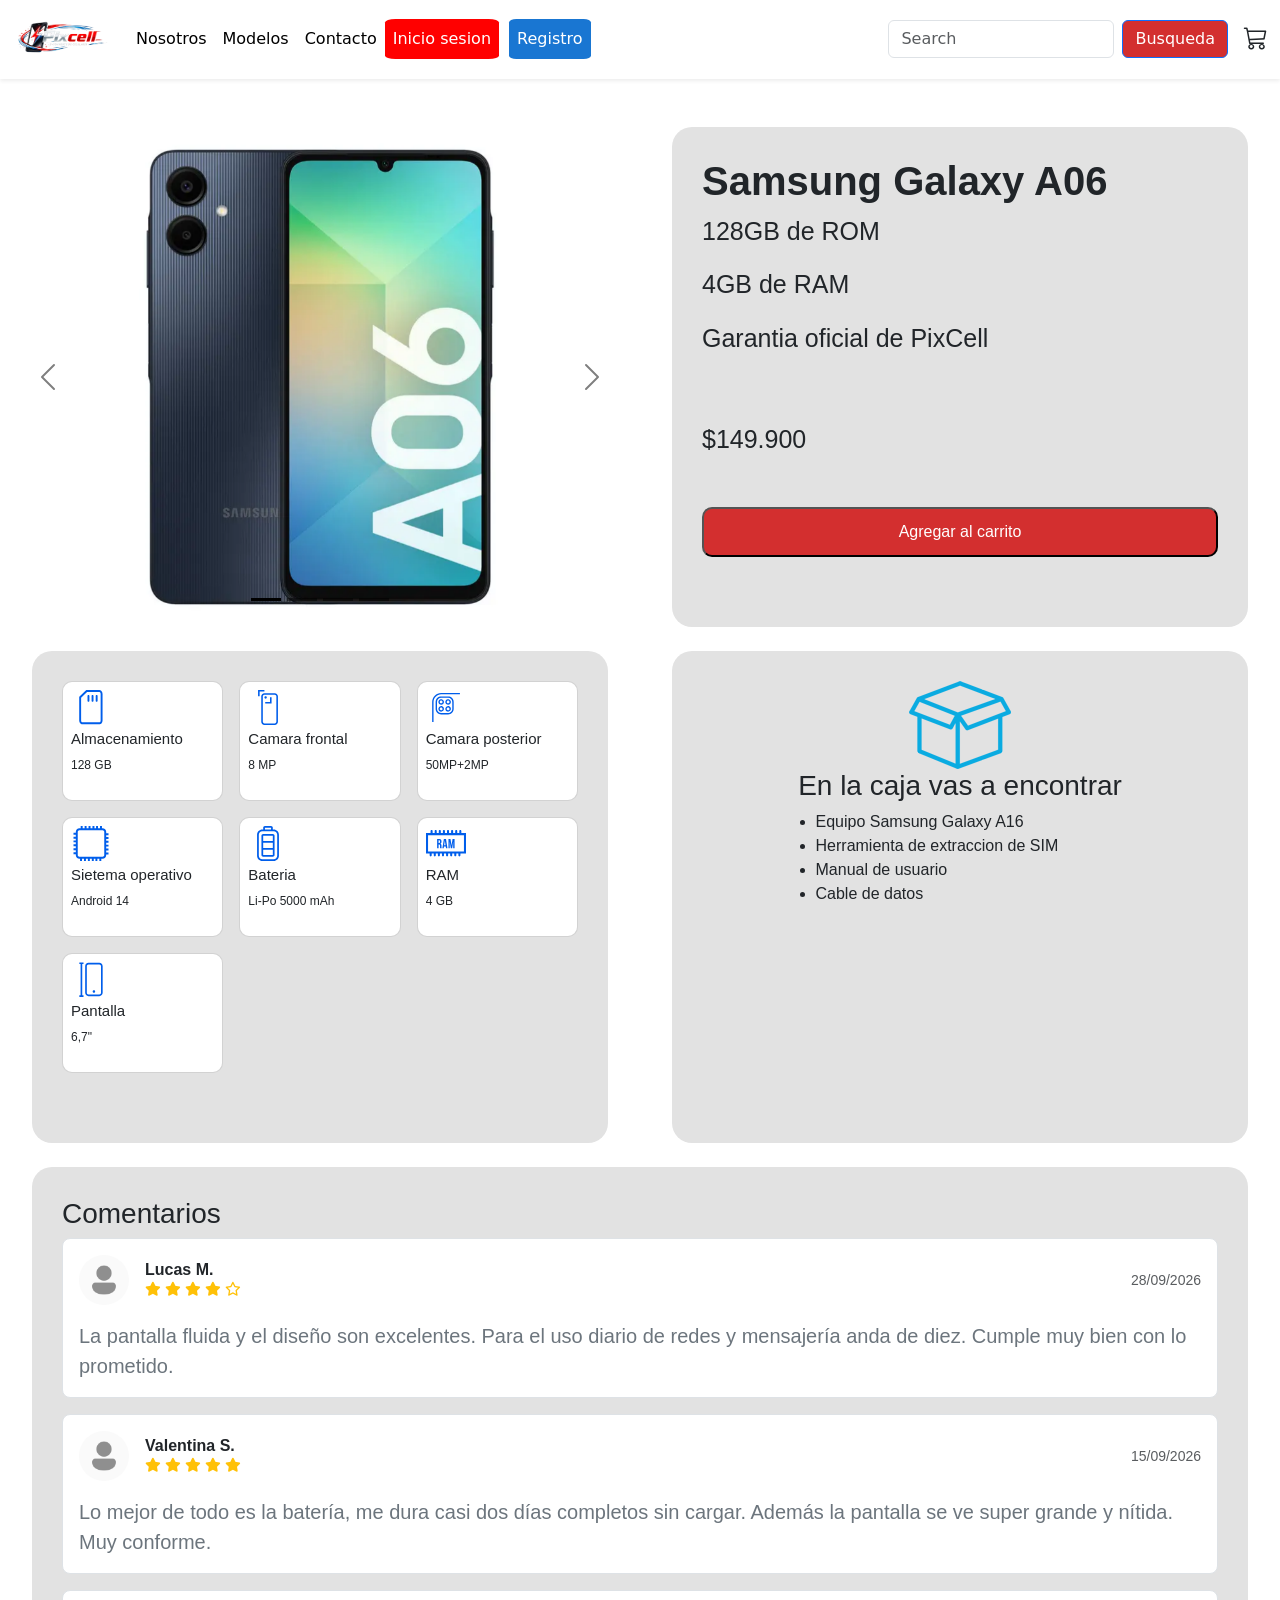
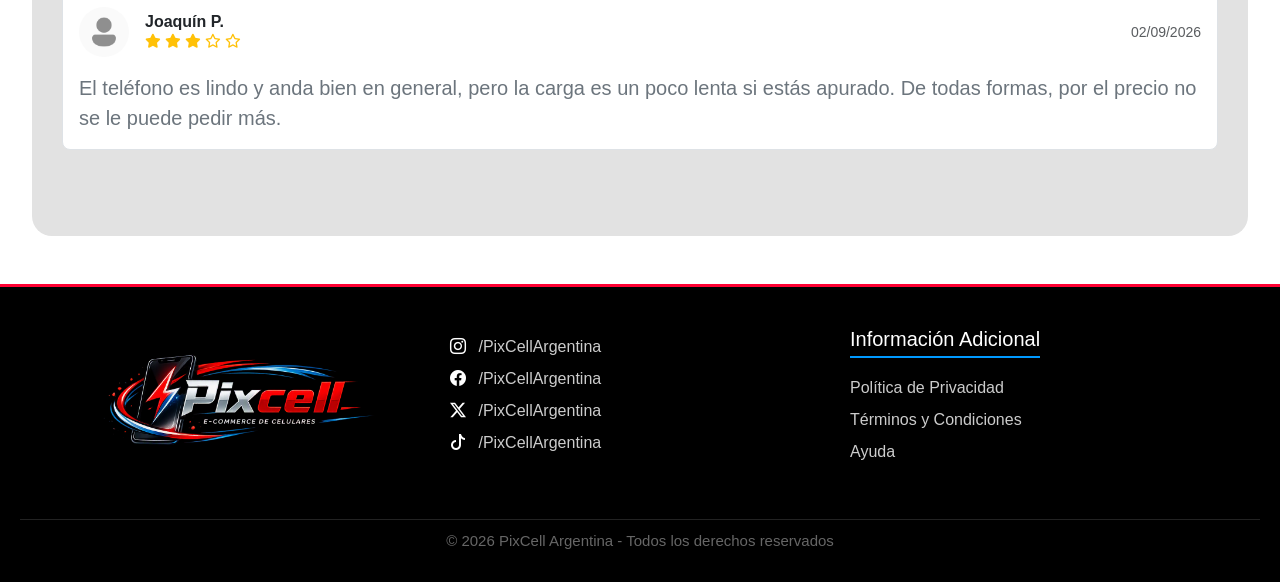
==== A06.html @ dbed9f8d "se agrego pagina de producto para el samsung a06" ====
<!DOCTYPE html>
<html lang="en">

<head>
    <meta charset="UTF-8">
    <meta name="viewport" content="width=device-width, initial-scale=1.0">
    <title>PixCell</title>
    <link rel="icon" href="assets/Copilot_20260907_190557.png">
    <link href="https://cdn.jsdelivr.net/npm/bootstrap@5.3.8/dist/css/bootstrap.min.css" rel="stylesheet"
        integrity="sha384-sRIl4kxILFvY47J16cr9ZwB07vP4J8+LH7qKQnuqkuIAvNWLzeN8tE5YBujZqJLB" crossorigin="anonymous">
    <link rel="stylesheet" href="css/styles.css">
    <link rel="stylesheet" href="https://cdn.jsdelivr.net/npm/bootstrap-icons@1.11.3/font/bootstrap-icons.css">
    <link rel="stylesheet" href="https://cdnjs.cloudflare.com/ajax/libs/font-awesome/6.5.1/css/all.min.css">
</head>

<body>


    <header>
        <nav class="navbar navbar-expand-lg navbar-light bg-white shadow-sm">
            <div class="container-fluid">
                <a class="navbar-brand" href="javascript:void(0)"><img class="logo"
                        src="assets/Copilot_20260907_190557.png" width="100px" alt=""></a>
                <button class="navbar-toggler" type="button" data-bs-toggle="collapse" data-bs-target="#mynavbar">
                    <span class="navbar-toggler-icon"></span>
                </button>
                <div class="collapse navbar-collapse" id="mynavbar">
                    <ul class="navbar-nav me-auto">
                        <li class="nav-item">
                            <a class="nav-link" href="nosotros.html" target="_blank" style="color: black ;">Nosotros</a>
                        </li>
                        <li class="nav-item">
                            <a class="nav-link" href="#productos" style="color: black;">Modelos</a>
                        </li>
                        <li class="nav-item">
                            <a class="nav-link" href="#footer-redes" style="color: black;">Contacto</a>
                        </li>
                        <li class="nav-item">
                            <a class="nav-link inicio-sesion" href="sesion.html" style="color: white;"
                                target="_blank">Inicio
                                sesion</a>
                        </li>
                        <li class="nav-item">
                            <a class="nav-link registro-manuell" href="registro.html" style="color: white;"
                                target="_blank">Registro</a>
                        </li>
                    </ul>
                    <div class="d-flex align-items-center"> <!--se agrego esto para el carrito lo envuelve-->
                        <form class="d-flex">
                            <input class="form-control me-2" type="text" placeholder="Search">
                            <a href="error.html" class="btn btn-primary" type="button">Busqueda</a>
                        </form>
                        <!--carrito-->
                        <a href="carrito.html" class="ms-3 text-dark fs-4"> <i class="bi bi-cart3"></i></a>
                    </div>
                </div>
            </div>
        </nav>
    </header>
    <main>
        <section class="productos pt-5 pb-5">
            <div class="container-fluid">
                <div class="row">
                    <div class="col-12 col-md-12 col-lg-12">
                        <div class="row g-4">
                            <div class="col-lg-6 col-md-12 col-12">
                                <div class="row d-flex justify-content-center">
                                    <div class="col-lg-12">
                                        <div class="row">
                                            <div id="carouselExampleIndicators" class="carousel slide carousel-dark">
                                                <div class="carousel-indicators">
                                                    <button type="button" data-bs-target="#carouselExampleIndicators"
                                                        data-bs-slide-to="0" class="active" aria-current="true"
                                                        aria-label="Slide 1"></button>
                                                    <button type="button" data-bs-target="#carouselExampleIndicators"
                                                        data-bs-slide-to="1" aria-label="Slide 2"></button>
                                                    <button type="button" data-bs-target="#carouselExampleIndicators"
                                                        data-bs-slide-to="2" aria-label="Slide 3"></button>
                                                    <button type="button" data-bs-target="#carouselExampleIndicators"
                                                        data-bs-slide-to="3" aria-label="Slide 4"></button>
                                                </div>
                                                <div class="carousel-inner">
                                                    <div class="carousel-item carousel-celular active">
                                                        <img src="assets/D_NQ_NP_2X_994299-MLA79994471007_102024-F.webp"
                                                            class=" d-block img-celular" alt="...">
                                                    </div>
                                                    <div class="carousel-item carousel-celular">
                                                        <img src="assets/D_NQ_NP_2X_964638-MLA79744026304_102024-F.webp"
                                                            class="d-block img-celular" alt="...">
                                                    </div>
                                                    <div class="carousel-item carousel-celular ">
                                                        <img src="assets/D_NQ_NP_2X_928700-MLA79743851346_102024-F.webp"
                                                            class="d-block img-celular" alt="...">
                                                    </div>
                                                    <div class="carousel-item carousel-celular ">
                                                        <video src="assets/A06video.mp4" class="d-block img-celular"
                                                            controls poster="assets/videoframe_24069.png"></video>
                                                    </div>
                                                </div>
                                                <button class="carousel-control-prev" type="button"
                                                    data-bs-target="#carouselExampleIndicators" data-bs-slide="prev">
                                                    <span class="carousel-control-prev-icon" aria-hidden="true"></span>
                                                    <span class="visually-hidden">Previous</span>
                                                </button>
                                                <button class="carousel-control-next" type="button"
                                                    data-bs-target="#carouselExampleIndicators" data-bs-slide="next">
                                                    <span class="carousel-control-next-icon" aria-hidden="true"></span>
                                                    <span class="visually-hidden">Next</span>
                                                </button>
                                            </div>
                                        </div>
                                    </div>
                                </div>
                            </div>
                            <div
                                class="col-lg-6 col-md-12 col-12 d-flex justify-content-center align-items-center presentacion-celular">
                                <div class="nube">
                                    <h2>Samsung Galaxy A06</h2>
                                    <p>128GB de ROM</p>
                                    <p>4GB de RAM</p>
                                    <p>Garantia oficial de PixCell</p>
                                    <span class="d-block pt-5 pb-5">$149.900</span>
                                    <button>Agregar al carrito</button>

                                </div>
                            </div>
                            <div
                                class="col-lg-6 col-md-12 col-12 d-flex justify-content-center align-items-center presentacion-celular">
                                <div class="nube">
                                    <div class="row">
                                        <div class="col-lg-12 col-md-12 col-12">
                                            <div class="row g-3">
                                                <article class="col-lg-4 col-md-4 col-6">
                                                    <div class="card card-detalle-producto p-2">
                                                        <img src="assets/icon-storage.svg" class="card-img-top"
                                                            alt="...">
                                                        <div class="card-body-detalles">
                                                            <h5 class="card-title">Almacenamiento</h5>
                                                            <p class="card-text">128 GB</p>

                                                        </div>
                                                    </div>
                                                </article>
                                                <article class="col-lg-4 col-md-4 col-6 d-flex justify-content-center">
                                                    <div class="card card-detalle-producto p-2">
                                                        <img src="assets/icon-front-camera.svg" class="card-img-top"
                                                            alt="...">
                                                        <div class="card-body-detalles">
                                                            <h5 class="card-title">Camara frontal</h5>
                                                            <p class="card-text">8 MP</p>

                                                        </div>
                                                    </div>
                                                </article>
                                                <article class="col-lg-4 col-md-4 col-6 d-flex justify-content-center">
                                                    <div class="card card-detalle-producto p-2">
                                                        <img src="assets/icon-back-camera.svg" class="card-img-top"
                                                            alt="...">
                                                        <div class="card-body-detalles">
                                                            <h5 class="card-title">Camara posterior</h5>
                                                            <p class="card-text">50MP+2MP</p>

                                                        </div>
                                                    </div>
                                                </article>
                                                <article class="col-lg-4 col-md-4 col-6 d-flex justify-content-center">
                                                    <div class="card card-detalle-producto p-2">
                                                        <img src="assets/icon-os.svg" class="card-img-top" alt="...">
                                                        <div class="card-body-detalles">
                                                            <h5 class="card-title">Sietema operativo</h5>
                                                            <p class="card-text">Android 14</p>

                                                        </div>
                                                    </div>
                                                </article>
                                                <article class="col-lg-4 col-md-4 col-6 d-flex justify-content-center">
                                                    <div class="card card-detalle-producto p-2">
                                                        <img src="assets/icon-battery.svg" class="card-img-top"
                                                            alt="...">
                                                        <div class="card-body-detalles">
                                                            <h5 class="card-title">Bateria</h5>
                                                            <p class="card-text">Li-Po 5000 mAh</p>

                                                        </div>
                                                    </div>
                                                </article>
                                                <article
                                                    class="col-lg-4 col-md-4 col-6 d-lg-flex justify-content-center">
                                                    <div class="card card-detalle-producto p-2">
                                                        <img src="assets/icon-ram.svg" class="card-img-top" alt="...">
                                                        <div class="card-body-detalles">
                                                            <h5 class="card-title">RAM</h5>
                                                            <p class="card-text">4 GB</p>

                                                        </div>
                                                    </div>
                                                </article>
                                                <article
                                                    class="col-lg-4 col-md-4 col-6 d-lg-flex justify-content-center">
                                                    <div class="card card-detalle-producto p-2">
                                                        <img src="assets/icon-screen.svg" class="card-img-top"
                                                            alt="...">
                                                        <div class="card-body-detalles">
                                                            <h5 class="card-title">Pantalla</h5>
                                                            <p class="card-text">6,7"</p>

                                                        </div>
                                                    </div>
                                                </article>
                                            </div>
                                        </div>
                                    </div>

                                </div>
                            </div>
                            <div class="col-lg-6 d-flex justify-content-center align-items-center presentacion-celular">
                                <div class="nube">
                                    <div class="contenido-de-caja">
                                        <img src="assets/caja.png" alt="">
                                        <h3>En la caja vas a encontrar</h3>
                                        <ul>
                                            <li>Equipo Samsung Galaxy A16</li>
                                            <li>Herramienta de extraccion de SIM</li>
                                            <li>Manual de usuario</li>
                                            <li>Cable de datos</li>
                                        </ul>
                                    </div>
                                </div>
                            </div>
                            <div
                                class="col-lg-12 d-flex justify-content-center align-items-center presentacion-celular">
                                <div class="nube">
                                    <div class="comentarios">
                                        <h3>Comentarios</h3>
                                        <div>
                                            <!-- Comentario 1: 4 Estrellas (Buena relación precio/calidad) -->
                                            <div class="col-12 mb-3">
                                                <div class="card h-100 border light-bg shadow-none rounded-3">
                                                    <div class="card-body texto-comentario">
                                                        <div
                                                            class="d-flex align-items-center mb-3 comentario-personalizado">
                                                            <img src="assets/icon-7797704_1280.png"
                                                                class="rounded-circle avatar me-3" alt="Lucas M.">
                                                            <div class="flex-grow-1">
                                                                <h6 class="mb-0 fw-bold">Lucas M.</h6>
                                                                <div class="estrellas small text-warning">
                                                                    <i class="fa-solid fa-star"></i>
                                                                    <i class="fa-solid fa-star"></i>
                                                                    <i class="fa-solid fa-star"></i>
                                                                    <i class="fa-solid fa-star"></i>
                                                                    <i class="fa-regular fa-star"></i>
                                                                </div>
                                                            </div>
                                                            <small class="text-muted">28/09/2026</small>
                                                        </div>
                                                        <p class="card-text text-secondary mb-0">
                                                            La pantalla fluida y el diseño son excelentes. Para el uso
                                                            diario de redes y mensajería anda de diez. Cumple muy bien
                                                            con lo prometido.
                                                        </p>
                                                    </div>
                                                </div>
                                            </div>

                                            <!-- Comentario 2: 5 Estrellas (Énfasis en Batería) -->
                                            <div class="col-12 mb-3">
                                                <div class="card h-100 border light-bg shadow-none rounded-3">
                                                    <div class="card-body texto-comentario">
                                                        <div
                                                            class="d-flex align-items-center mb-3 comentario-personalizado">
                                                            <img src="assets/icon-7797704_1280.png"
                                                                class="rounded-circle avatar me-3" alt="Valentina S.">
                                                            <div class="flex-grow-1">
                                                                <h6 class="mb-0 fw-bold">Valentina S.</h6>
                                                                <div class="estrellas small text-warning">
                                                                    <i class="fa-solid fa-star"></i>
                                                                    <i class="fa-solid fa-star"></i>
                                                                    <i class="fa-solid fa-star"></i>
                                                                    <i class="fa-solid fa-star"></i>
                                                                    <i class="fa-solid fa-star"></i>
                                                                </div>
                                                            </div>
                                                            <small class="text-muted">15/09/2026</small>
                                                        </div>
                                                        <p class="card-text text-secondary mb-0">
                                                            Lo mejor de todo es la batería, me dura casi dos días
                                                            completos sin cargar. Además la pantalla se ve super grande
                                                            y nítida. Muy conforme.
                                                        </p>
                                                    </div>
                                                </div>
                                            </div>

                                            <!-- Comentario 3: 3 Estrellas (Crítica constructiva / Usuario exigente) -->
                                            <div class="col-12 mb-3">
                                                <div class="card h-100 border light-bg shadow-none rounded-3">
                                                    <div class="card-body texto-comentario">
                                                        <div
                                                            class="d-flex align-items-center mb-3 comentario-personalizado">
                                                            <img src="assets/icon-7797704_1280.png"
                                                                class="rounded-circle avatar me-3" alt="Joaquín P.">
                                                            <div class="flex-grow-1">
                                                                <h6 class="mb-0 fw-bold">Joaquín P.</h6>
                                                                <div class="estrellas small text-warning">
                                                                    <i class="fa-solid fa-star"></i>
                                                                    <i class="fa-solid fa-star"></i>
                                                                    <i class="fa-solid fa-star"></i>
                                                                    <i class="fa-regular fa-star"></i>
                                                                    <i class="fa-regular fa-star"></i>
                                                                </div>
                                                            </div>
                                                            <small class="text-muted">02/09/2026</small>
                                                        </div>
                                                        <p class="card-text text-secondary mb-0">
                                                            El teléfono es lindo y anda bien en general, pero la carga
                                                            es un poco lenta si estás apurado. De todas formas, por el
                                                            precio no se le puede pedir más.
                                                        </p>
                                                    </div>
                                                </div>
                                            </div>
                                        </div>

                                    </div>
                                </div>
                            </div>
                        </div>

                    </div>
                </div>
            </div>

        </section>
    </main>
    <footer class="footer-pixcell" id="footer-redes">
        <div class="footer-container">
            <div class="footer-col">
                <img src="assets/Copilot_20260907_190557.png" alt="Pixcell E-commerce de Celulares" class="footer-logo">
            </div>
            <div class="footer-col">
                <ul>
                    <li><a href="https://www.instagram.com" target="_blank"><i class="bi bi-instagram"></i>
                            /PixCellArgentina</a>
                    </li>
                    <li><a href="https://www.facebook.com" target="_blank"><i class="bi bi-facebook"></i>
                            /PixCellArgentina</a>
                    </li>
                    <li><a href="https://x.com" target="_blank"><i class="bi bi-twitter-x"></i> /PixCellArgentina</a>
                    </li>
                    <li><a href="https://www.tiktok.com" target="_blank"><i class="bi bi-tiktok"></i>
                            /PixCellArgentina</a></li>
                </ul>
            </div>
            <div class="footer-col">
                <h5>Información Adicional</h5>
                <ul>
                    <li><a href="#">Política de Privacidad</a></li>
                    <li><a href="error.html">Términos y Condiciones</a></li>
                    <li><a href="#">Ayuda</a></li>
                </ul>
            </div>
        </div>
        <div class="footer-bottom">
            <p>&copy; 2026 PixCell Argentina - Todos los derechos reservados</p>
        </div>
    </footer>
    <script src="https://cdn.jsdelivr.net/npm/bootstrap@5.3.8/dist/js/bootstrap.bundle.min.js"></script>
</body>

</html>
---- css/styles.css ----
@import url(footer.css);
@import url(sesion.css);
@import url(nosotros.css);
@import url(registro.css);
@import url(error.css);
@import url(carousel.css);
@import url(main-destacados.css);
@import url(productos.css);

*{
    box-sizing: border-box;
    padding: 0;
    margin: 0;
}

:root{
    --color-rojo-intenso: #D32F2F;
    --color-azul-electrico: #1976D2;
    --color-blanco: #FFFFFF;
    --color-plateado: #B0BEC5;
    --color-gris-oscuro: #212121;
}
.inicio-sesion{
    margin-right: 10px;
    border-radius: 9%;
}

.registro-manuell{
    border-radius: 9%;
}
.nav-item{
    transition: all 0.3s ease;
}
.nav-item:hover{
    transform: scale(1.05);
    box-shadow: 0 10px 20px rgba(0, 0, 0, 0, 2);
}
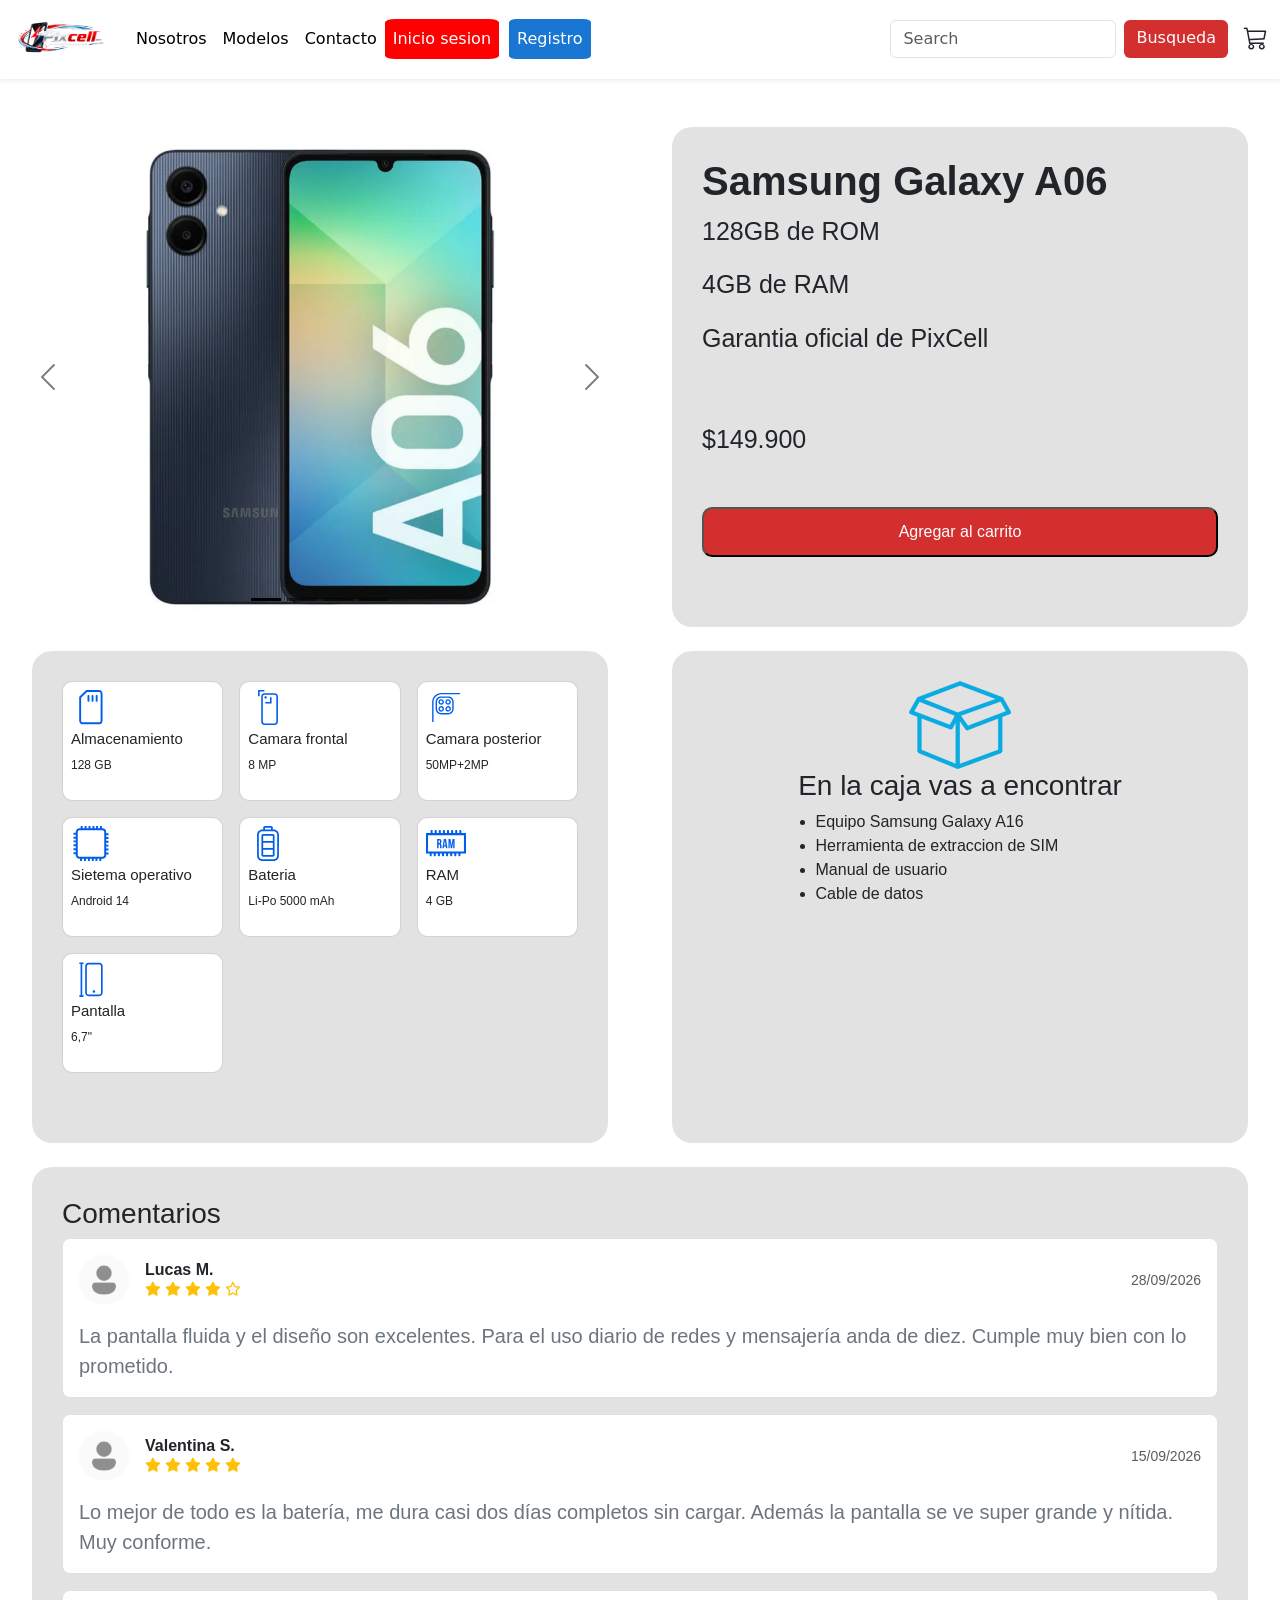
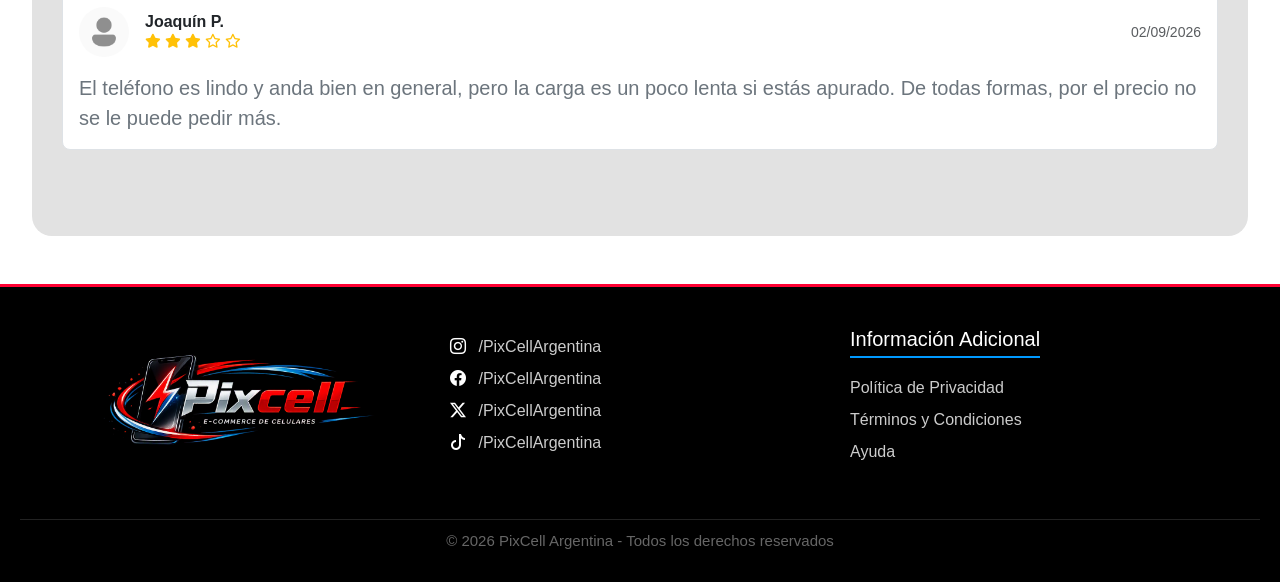
==== commit 1cfe2d38: "feat:se corrigio los enlaces de los botones de el header y la seccion productos destacados para que " ====
--- a/A06.html
+++ b/A06.html
@@ -19,7 +19,7 @@
     <header>
         <nav class="navbar navbar-expand-lg navbar-light bg-white shadow-sm">
             <div class="container-fluid">
-                <a class="navbar-brand" href="javascript:void(0)"><img class="logo"
+                <a class="navbar-brand" href="index.html"><img class="logo"
                         src="assets/Copilot_20260907_190557.png" width="100px" alt=""></a>
                 <button class="navbar-toggler" type="button" data-bs-toggle="collapse" data-bs-target="#mynavbar">
                     <span class="navbar-toggler-icon"></span>
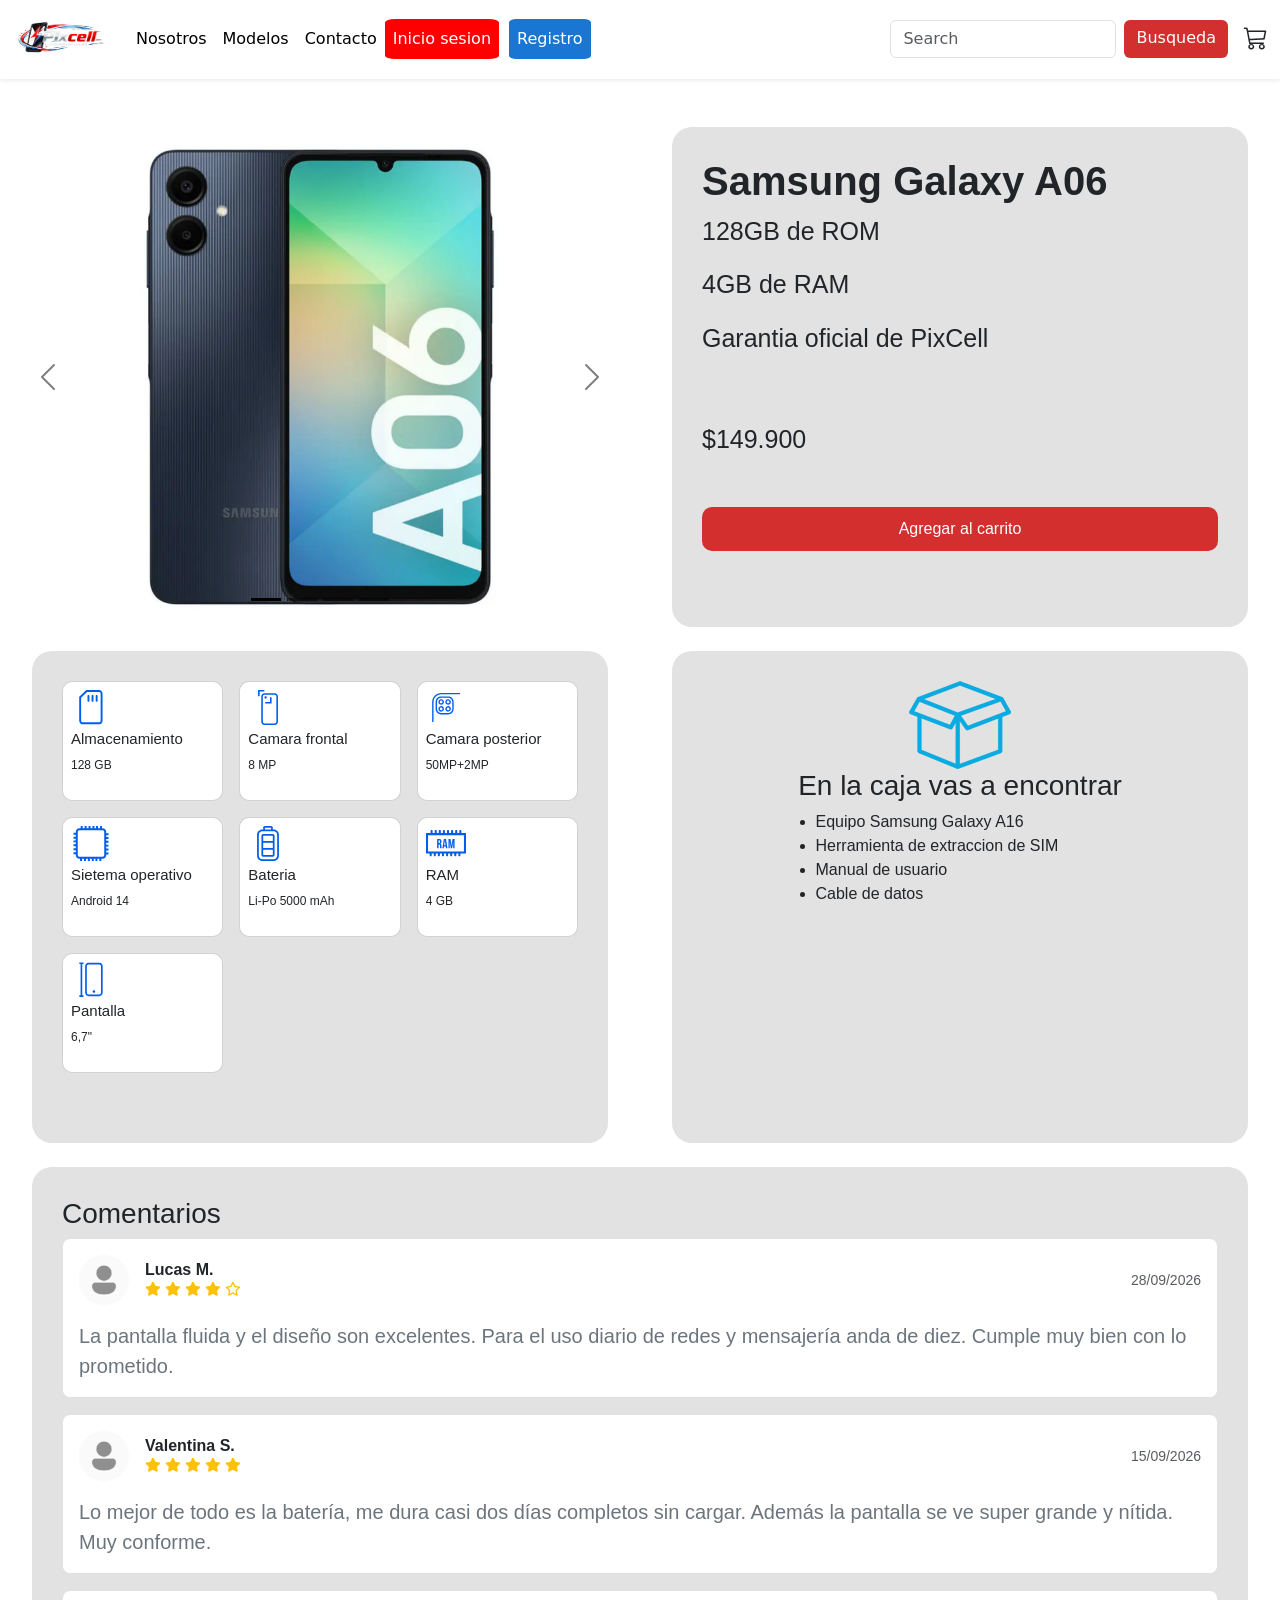
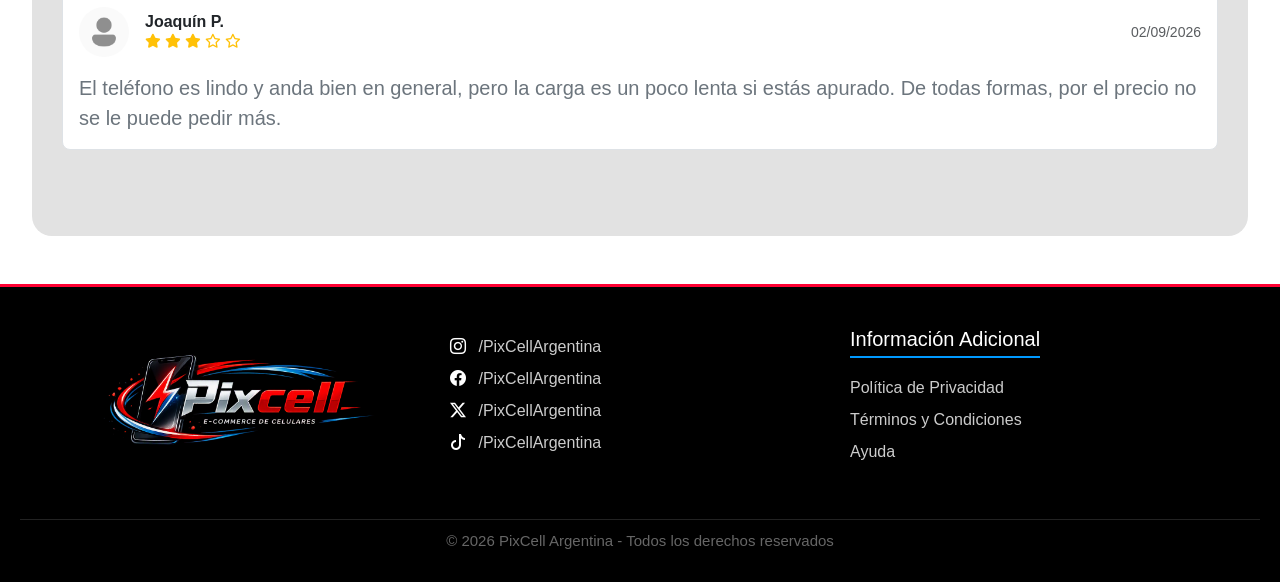
==== commit ca5438c6: "fix:se le dio funcionalidad al boton para comprar producto" ====
--- a/A06.html
+++ b/A06.html
@@ -120,7 +120,7 @@
                                     <p>4GB de RAM</p>
                                     <p>Garantia oficial de PixCell</p>
                                     <span class="d-block pt-5 pb-5">$149.900</span>
-                                    <button>Agregar al carrito</button>
+                                    <a class="btn-compra" href="carrito.html">Agregar al carrito</a>
 
                                 </div>
                             </div>
--- a/css/styles.css
+++ b/css/styles.css
@@ -1,3 +1,4 @@
+@import url(header.css);
 @import url(footer.css);
 @import url(sesion.css);
 @import url(nosotros.css);
@@ -20,19 +21,3 @@
     --color-plateado: #B0BEC5;
     --color-gris-oscuro: #212121;
 }
-.inicio-sesion{
-    margin-right: 10px;
-    border-radius: 9%;
-}
-
-.registro-manuell{
-    border-radius: 9%;
-}
-.nav-item{
-    transition: all 0.3s ease;
-}
-.nav-item:hover{
-    transform: scale(1.05);
-    box-shadow: 0 10px 20px rgba(0, 0, 0, 0, 2);
-}
-
